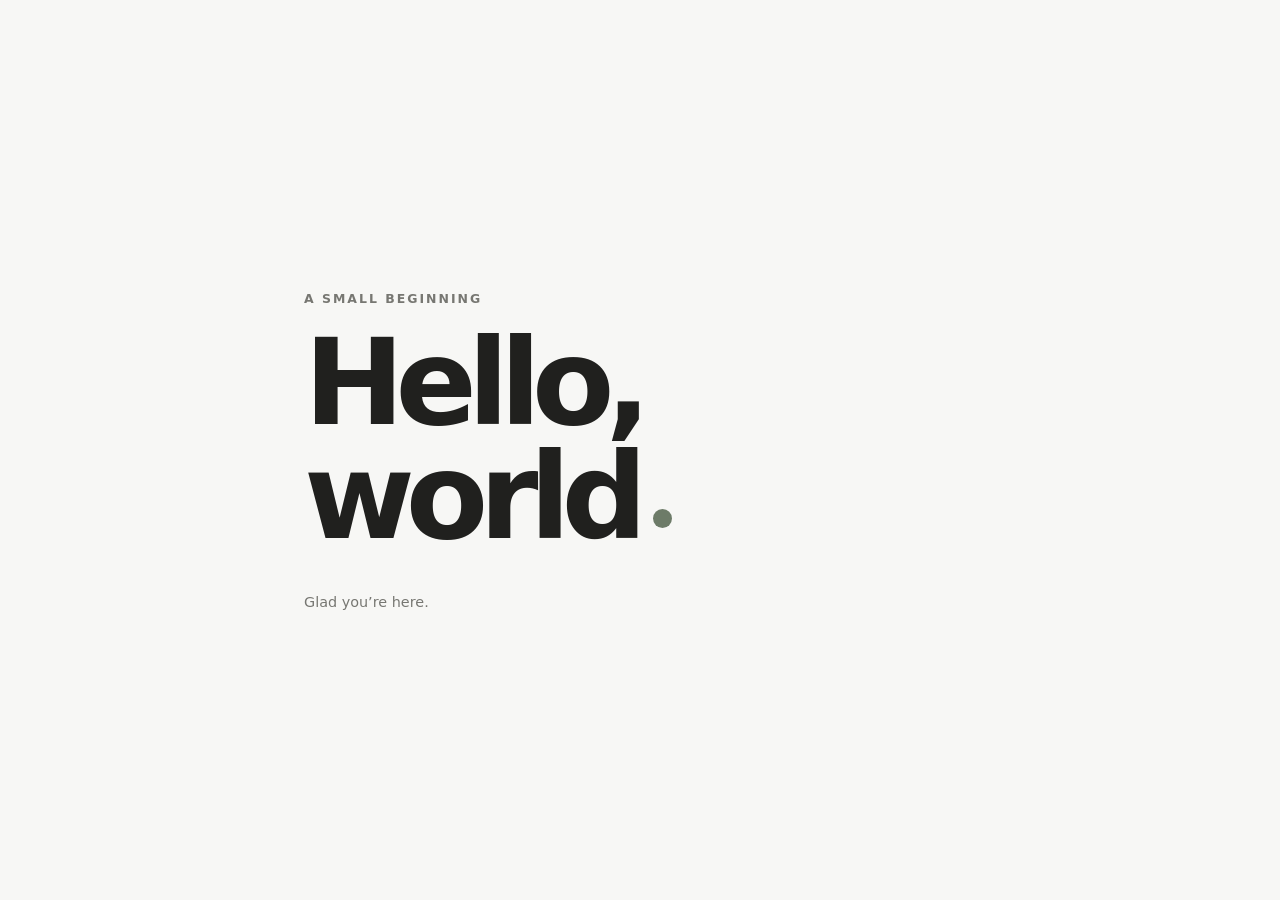
==== index.html @ e604501f "Create minimalist hello world page" ====
<!doctype html>
<html lang="en">
<head>
  <meta charset="utf-8">
  <meta name="viewport" content="width=device-width, initial-scale=1">
  <meta name="theme-color" content="#f7f7f5">
  <title>Hello, world.</title>
  <style>
    :root { color-scheme: light; font-family: Inter, ui-sans-serif, system-ui, -apple-system, BlinkMacSystemFont, "Segoe UI", sans-serif; color: #20201e; background: #f7f7f5; }
    * { box-sizing: border-box; }
    body { min-height: 100svh; margin: 0; display: grid; place-items: center; padding: 2rem; }
    main { width: min(100%, 42rem); }
    p { margin: 0 0 1.25rem; color: #777772; font-size: .78rem; font-weight: 600; letter-spacing: .16em; text-transform: uppercase; }
    h1 { margin: 0; font-size: clamp(3.5rem, 12vw, 7.5rem); font-weight: 550; letter-spacing: -.075em; line-height: .95; }
    .mark { display: inline-block; width: .16em; height: .16em; margin-left: .12em; border-radius: 50%; background: #6d7b68; vertical-align: .08em; }
    footer { margin-top: 2.5rem; color: #777772; font-size: .9rem; }
    @media (prefers-reduced-motion: no-preference) { .mark { animation: breathe 2.8s ease-in-out infinite; } @keyframes breathe { 50% { opacity: .45; transform: scale(.82); } } }
  </style>
</head>
<body>
  <main>
    <p>A small beginning</p>
    <h1>Hello, world<span class="mark" aria-hidden="true"></span></h1>
    <footer>Glad you’re here.</footer>
  </main>
</body>
</html>
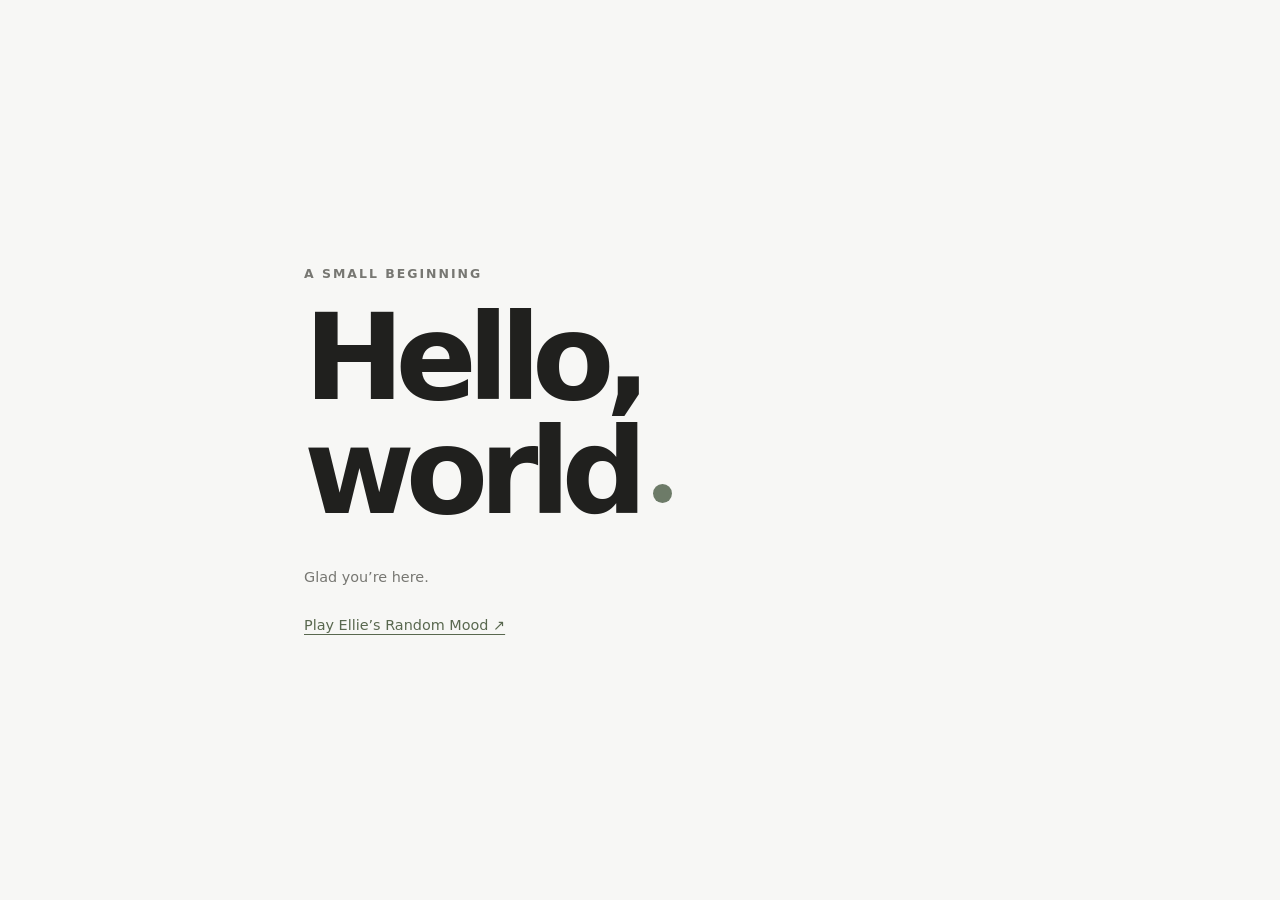
==== commit 75b49b36: "Add Ellie's random mood mini game" ====
--- a/index.html
+++ b/index.html
@@ -13,6 +13,8 @@
     p { margin: 0 0 1.25rem; color: #777772; font-size: .78rem; font-weight: 600; letter-spacing: .16em; text-transform: uppercase; }
     h1 { margin: 0; font-size: clamp(3.5rem, 12vw, 7.5rem); font-weight: 550; letter-spacing: -.075em; line-height: .95; }
     .mark { display: inline-block; width: .16em; height: .16em; margin-left: .12em; border-radius: 50%; background: #6d7b68; vertical-align: .08em; }
+    .game-link { display: inline-flex; margin-top: 2rem; color: #59684f; font-size: .9rem; text-underline-offset: .3em; }
+    .game-link:focus-visible { outline: 2px solid #6d7b68; outline-offset: 5px; }
     footer { margin-top: 2.5rem; color: #777772; font-size: .9rem; }
     @media (prefers-reduced-motion: no-preference) { .mark { animation: breathe 2.8s ease-in-out infinite; } @keyframes breathe { 50% { opacity: .45; transform: scale(.82); } } }
   </style>
@@ -22,6 +24,7 @@
     <p>A small beginning</p>
     <h1>Hello, world<span class="mark" aria-hidden="true"></span></h1>
     <footer>Glad you’re here.</footer>
+    <a class="game-link" href="ellies-random-mood/">Play Ellie’s Random Mood ↗</a>
   </main>
 </body>
 </html>
